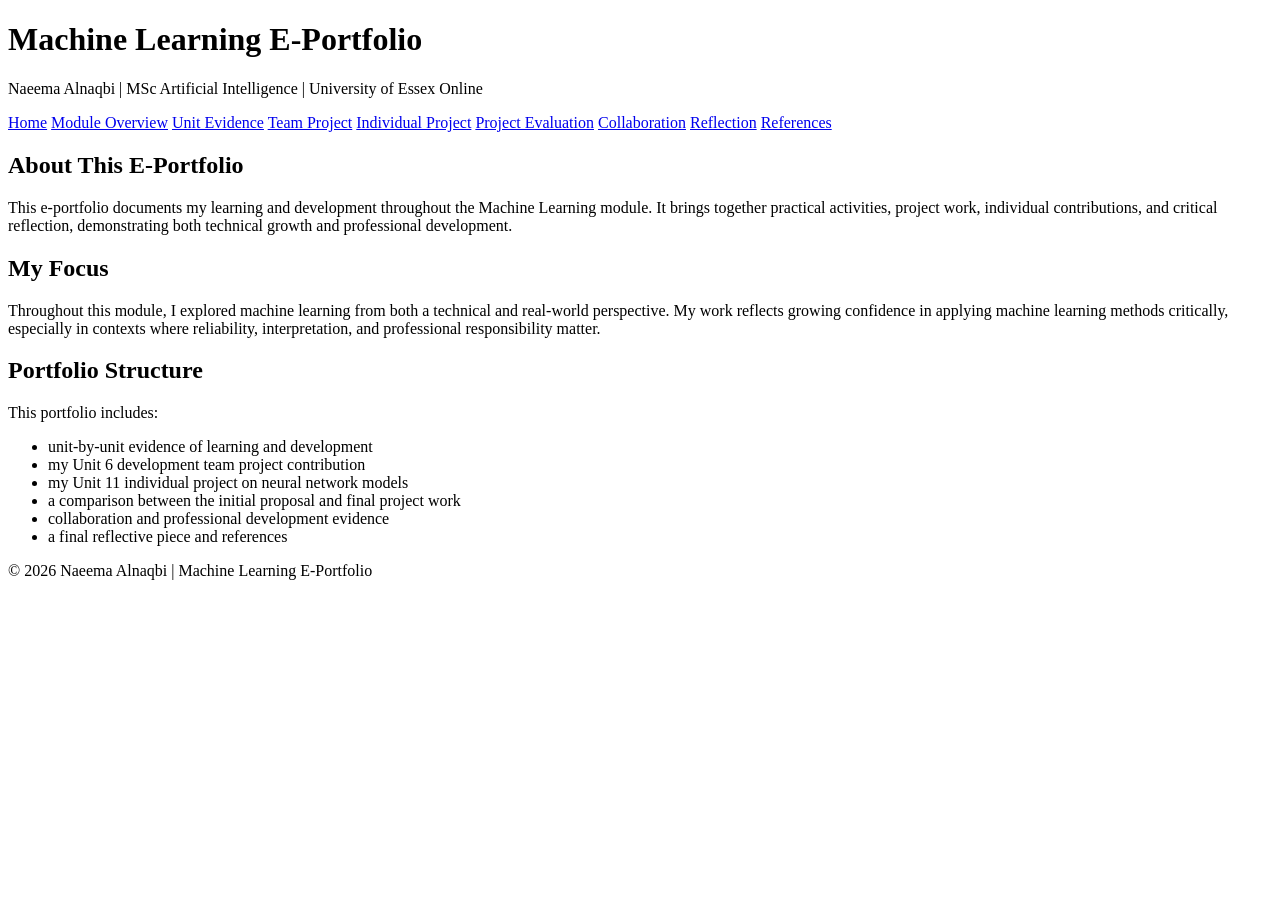
==== index.html @ 356e0054 "Create index.html" ====
<!DOCTYPE html>
<html lang="en">
<head>
    <meta charset="UTF-8">
    <meta name="viewport" content="width=device-width, initial-scale=1.0">
    <title>Machine Learning E-Portfolio | Naeema Alnaqbi</title>
    <link rel="stylesheet" href="style.css">
</head>
<body>

<header class="site-header">
    <div class="container">
        <h1>Machine Learning E-Portfolio</h1>
        <p>Naeema Alnaqbi | MSc Artificial Intelligence | University of Essex Online</p>
    </div>
</header>

<nav class="navbar">
    <div class="container nav-links">
        <a href="index.html">Home</a>
        <a href="overview.html">Module Overview</a>
        <a href="units.html">Unit Evidence</a>
        <a href="unit6.html">Team Project</a>
        <a href="unit11.html">Individual Project</a>
        <a href="evaluation.html">Project Evaluation</a>
        <a href="collaboration.html">Collaboration</a>
        <a href="reflection.html">Reflection</a>
        <a href="references.html">References</a>
    </div>
</nav>

<main class="container">
    <section class="card">
        <h2>About This E-Portfolio</h2>
        <p>
            This e-portfolio documents my learning and development throughout the Machine Learning module.
            It brings together practical activities, project work, individual contributions, and critical reflection,
            demonstrating both technical growth and professional development.
        </p>
    </section>

    <section class="card">
        <h2>My Focus</h2>
        <p>
            Throughout this module, I explored machine learning from both a technical and real-world perspective.
            My work reflects growing confidence in applying machine learning methods critically, especially in contexts
            where reliability, interpretation, and professional responsibility matter.
        </p>
    </section>

    <section class="card">
        <h2>Portfolio Structure</h2>
        <p>This portfolio includes:</p>
        <ul>
            <li>unit-by-unit evidence of learning and development</li>
            <li>my Unit 6 development team project contribution</li>
            <li>my Unit 11 individual project on neural network models</li>
            <li>a comparison between the initial proposal and final project work</li>
            <li>collaboration and professional development evidence</li>
            <li>a final reflective piece and references</li>
        </ul>
    </section>
</main>

<footer class="site-footer">
    <div class="container">
        <p>© 2026 Naeema Alnaqbi | Machine Learning E-Portfolio</p>
    </div>
</footer>

</body>
</html>
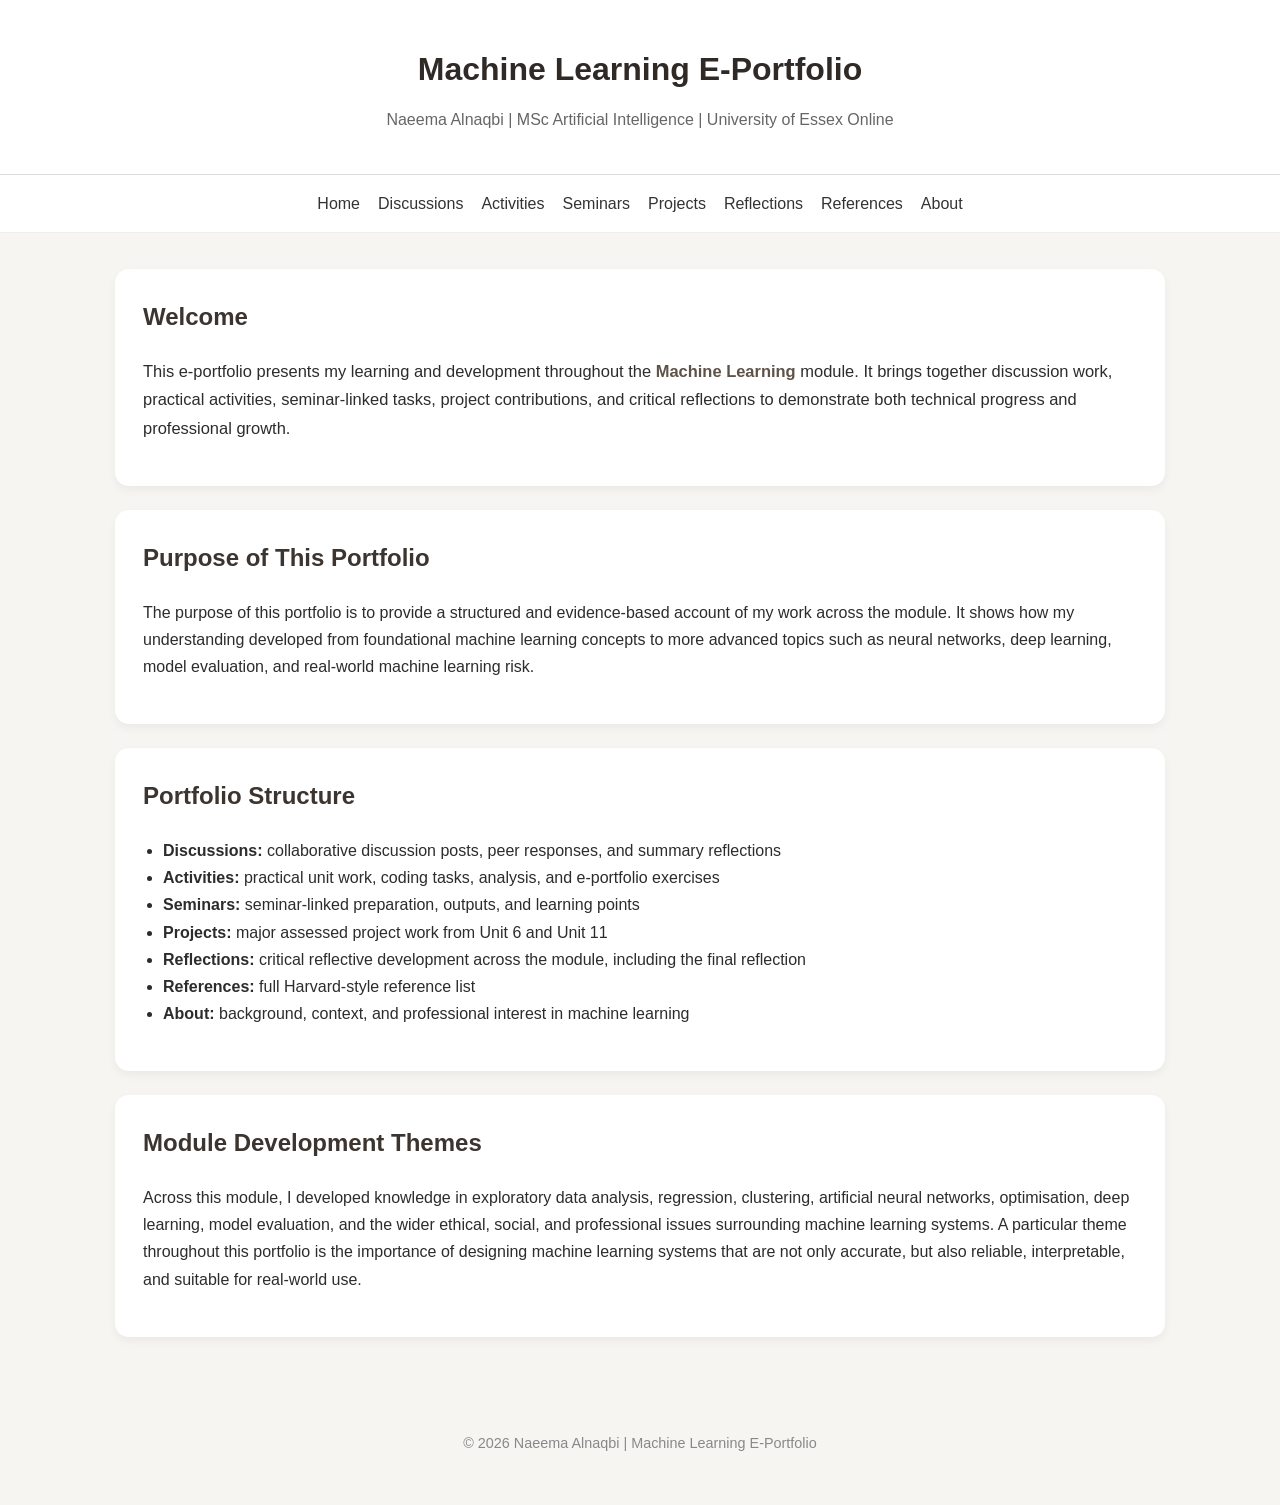
==== commit b1b8cf8d: "Create index.html" ====
--- a/index.html
+++ b/index.html
@@ -18,48 +18,62 @@
 <nav class="navbar">
     <div class="container nav-links">
         <a href="index.html">Home</a>
-        <a href="overview.html">Module Overview</a>
-        <a href="units.html">Unit Evidence</a>
-        <a href="unit6.html">Team Project</a>
-        <a href="unit11.html">Individual Project</a>
-        <a href="evaluation.html">Project Evaluation</a>
-        <a href="collaboration.html">Collaboration</a>
-        <a href="reflection.html">Reflection</a>
+        <a href="discussions.html">Discussions</a>
+        <a href="activities.html">Activities</a>
+        <a href="seminars.html">Seminars</a>
+        <a href="projects.html">Projects</a>
+        <a href="reflections.html">Reflections</a>
         <a href="references.html">References</a>
+        <a href="about.html">About</a>
     </div>
 </nav>
 
 <main class="container">
+
     <section class="card">
-        <h2>About This E-Portfolio</h2>
-        <p>
-            This e-portfolio documents my learning and development throughout the Machine Learning module.
-            It brings together practical activities, project work, individual contributions, and critical reflection,
-            demonstrating both technical growth and professional development.
+        <h2>Welcome</h2>
+        <p class="page-intro">
+            This e-portfolio presents my learning and development throughout the
+            <span class="highlight">Machine Learning</span> module. It brings together
+            discussion work, practical activities, seminar-linked tasks, project contributions,
+            and critical reflections to demonstrate both technical progress and professional growth.
         </p>
     </section>
 
     <section class="card">
-        <h2>My Focus</h2>
+        <h2>Purpose of This Portfolio</h2>
         <p>
-            Throughout this module, I explored machine learning from both a technical and real-world perspective.
-            My work reflects growing confidence in applying machine learning methods critically, especially in contexts
-            where reliability, interpretation, and professional responsibility matter.
+            The purpose of this portfolio is to provide a structured and evidence-based account of my work
+            across the module. It shows how my understanding developed from foundational machine learning
+            concepts to more advanced topics such as neural networks, deep learning, model evaluation,
+            and real-world machine learning risk.
         </p>
     </section>
 
     <section class="card">
         <h2>Portfolio Structure</h2>
-        <p>This portfolio includes:</p>
         <ul>
-            <li>unit-by-unit evidence of learning and development</li>
-            <li>my Unit 6 development team project contribution</li>
-            <li>my Unit 11 individual project on neural network models</li>
-            <li>a comparison between the initial proposal and final project work</li>
-            <li>collaboration and professional development evidence</li>
-            <li>a final reflective piece and references</li>
+            <li><strong>Discussions:</strong> collaborative discussion posts, peer responses, and summary reflections</li>
+            <li><strong>Activities:</strong> practical unit work, coding tasks, analysis, and e-portfolio exercises</li>
+            <li><strong>Seminars:</strong> seminar-linked preparation, outputs, and learning points</li>
+            <li><strong>Projects:</strong> major assessed project work from Unit 6 and Unit 11</li>
+            <li><strong>Reflections:</strong> critical reflective development across the module, including the final reflection</li>
+            <li><strong>References:</strong> full Harvard-style reference list</li>
+            <li><strong>About:</strong> background, context, and professional interest in machine learning</li>
         </ul>
     </section>
+
+    <section class="card">
+        <h2>Module Development Themes</h2>
+        <p>
+            Across this module, I developed knowledge in exploratory data analysis, regression, clustering,
+            artificial neural networks, optimisation, deep learning, model evaluation, and the wider ethical,
+            social, and professional issues surrounding machine learning systems. A particular theme throughout
+            this portfolio is the importance of designing machine learning systems that are not only accurate,
+            but also reliable, interpretable, and suitable for real-world use.
+        </p>
+    </section>
+
 </main>
 
 <footer class="site-footer">
--- a/style.css
+++ b/style.css
@@ -0,0 +1,105 @@
+body {
+    margin: 0;
+    font-family: "Segoe UI", Tahoma, sans-serif;
+    background-color: #f7f5f2;
+    color: #2c2c2c;
+    line-height: 1.7;
+}
+
+.container {
+    width: 90%;
+    max-width: 1050px;
+    margin: auto;
+}
+
+.site-header {
+    background: #ffffff;
+    padding: 42px 0 24px;
+    text-align: center;
+    border-bottom: 1px solid #ddd;
+}
+
+.site-header h1 {
+    margin: 0;
+    font-size: 2rem;
+    color: #2f2a26;
+}
+
+.site-header p {
+    margin-top: 10px;
+    color: #666;
+    font-size: 1rem;
+}
+
+.navbar {
+    background-color: #ffffff;
+    border-bottom: 1px solid #eee;
+    padding: 15px 0;
+}
+
+.nav-links {
+    display: flex;
+    flex-wrap: wrap;
+    justify-content: center;
+    gap: 18px;
+}
+
+.nav-links a {
+    text-decoration: none;
+    color: #333;
+    font-weight: 500;
+}
+
+.nav-links a:hover {
+    color: #8c7b6d;
+}
+
+main {
+    padding: 36px 0;
+}
+
+.card {
+    background-color: #ffffff;
+    padding: 28px;
+    margin-bottom: 24px;
+    border-radius: 14px;
+    box-shadow: 0 4px 10px rgba(0, 0, 0, 0.05);
+}
+
+.card h2, .card h3 {
+    margin-top: 0;
+    color: #3b342f;
+}
+
+.card ul {
+    padding-left: 20px;
+}
+
+.evidence-box {
+    background: #f9f7f4;
+    border-left: 4px solid #b7a99a;
+    padding: 14px 16px;
+    margin-top: 16px;
+    border-radius: 8px;
+}
+
+.note {
+    color: #666;
+    font-size: 0.96rem;
+}
+
+.site-footer {
+    text-align: center;
+    padding: 20px 0 35px;
+    color: #888;
+    font-size: 0.9rem;
+}
+
+.page-intro {
+    font-size: 1.03rem;
+}
+
+.highlight {
+    color: #5f5348;
+    font-weight: 600;
+}
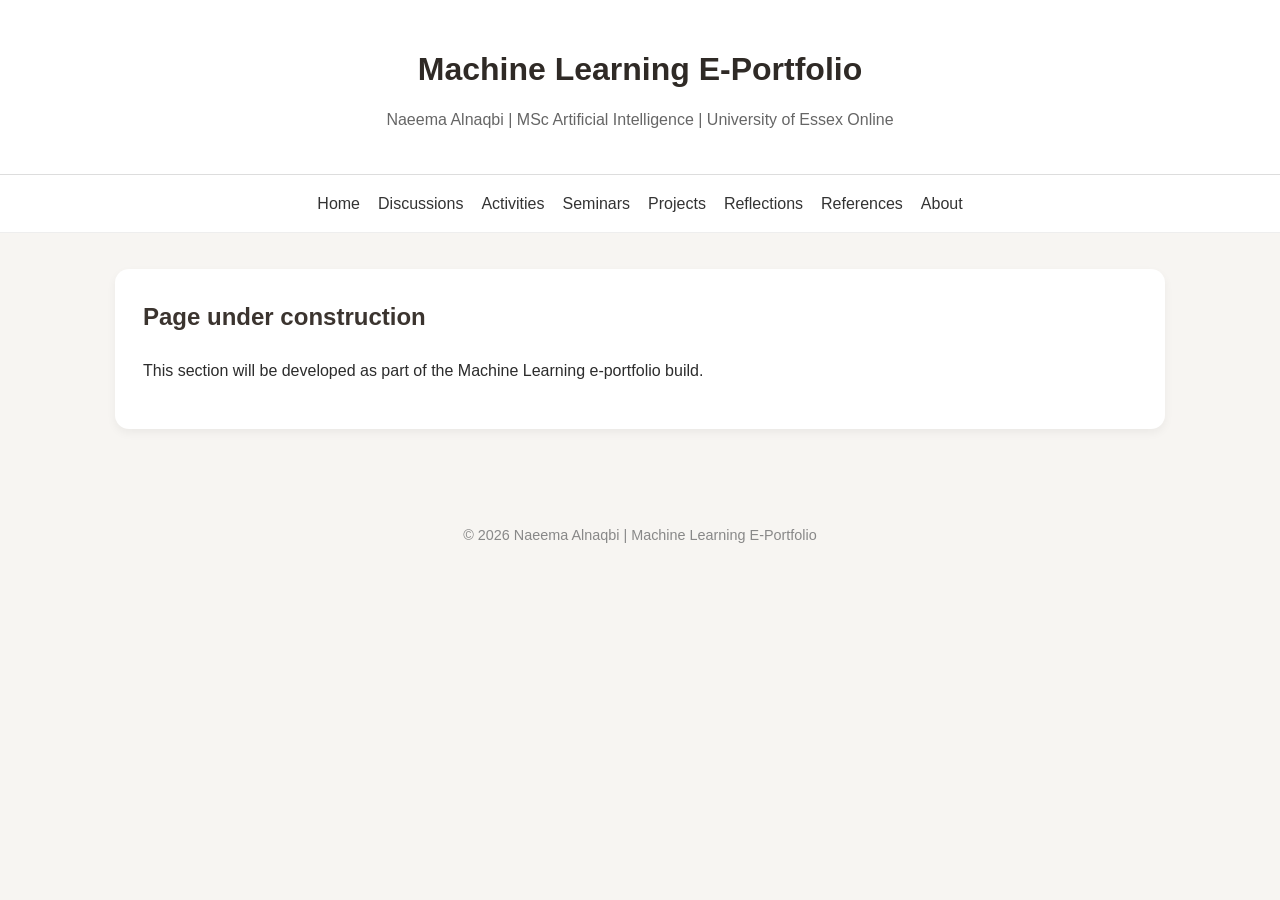
==== commit d00de1a9: "Update index.html" ====
--- a/index.html
+++ b/index.html
@@ -3,7 +3,7 @@
 <head>
     <meta charset="UTF-8">
     <meta name="viewport" content="width=device-width, initial-scale=1.0">
-    <title>Machine Learning E-Portfolio | Naeema Alnaqbi</title>
+    <title>Page Title | Machine Learning E-Portfolio</title>
     <link rel="stylesheet" href="style.css">
 </head>
 <body>
@@ -29,51 +29,10 @@
 </nav>
 
 <main class="container">
-
     <section class="card">
-        <h2>Welcome</h2>
-        <p class="page-intro">
-            This e-portfolio presents my learning and development throughout the
-            <span class="highlight">Machine Learning</span> module. It brings together
-            discussion work, practical activities, seminar-linked tasks, project contributions,
-            and critical reflections to demonstrate both technical progress and professional growth.
-        </p>
+        <h2>Page under construction</h2>
+        <p>This section will be developed as part of the Machine Learning e-portfolio build.</p>
     </section>
-
-    <section class="card">
-        <h2>Purpose of This Portfolio</h2>
-        <p>
-            The purpose of this portfolio is to provide a structured and evidence-based account of my work
-            across the module. It shows how my understanding developed from foundational machine learning
-            concepts to more advanced topics such as neural networks, deep learning, model evaluation,
-            and real-world machine learning risk.
-        </p>
-    </section>
-
-    <section class="card">
-        <h2>Portfolio Structure</h2>
-        <ul>
-            <li><strong>Discussions:</strong> collaborative discussion posts, peer responses, and summary reflections</li>
-            <li><strong>Activities:</strong> practical unit work, coding tasks, analysis, and e-portfolio exercises</li>
-            <li><strong>Seminars:</strong> seminar-linked preparation, outputs, and learning points</li>
-            <li><strong>Projects:</strong> major assessed project work from Unit 6 and Unit 11</li>
-            <li><strong>Reflections:</strong> critical reflective development across the module, including the final reflection</li>
-            <li><strong>References:</strong> full Harvard-style reference list</li>
-            <li><strong>About:</strong> background, context, and professional interest in machine learning</li>
-        </ul>
-    </section>
-
-    <section class="card">
-        <h2>Module Development Themes</h2>
-        <p>
-            Across this module, I developed knowledge in exploratory data analysis, regression, clustering,
-            artificial neural networks, optimisation, deep learning, model evaluation, and the wider ethical,
-            social, and professional issues surrounding machine learning systems. A particular theme throughout
-            this portfolio is the importance of designing machine learning systems that are not only accurate,
-            but also reliable, interpretable, and suitable for real-world use.
-        </p>
-    </section>
-
 </main>
 
 <footer class="site-footer">
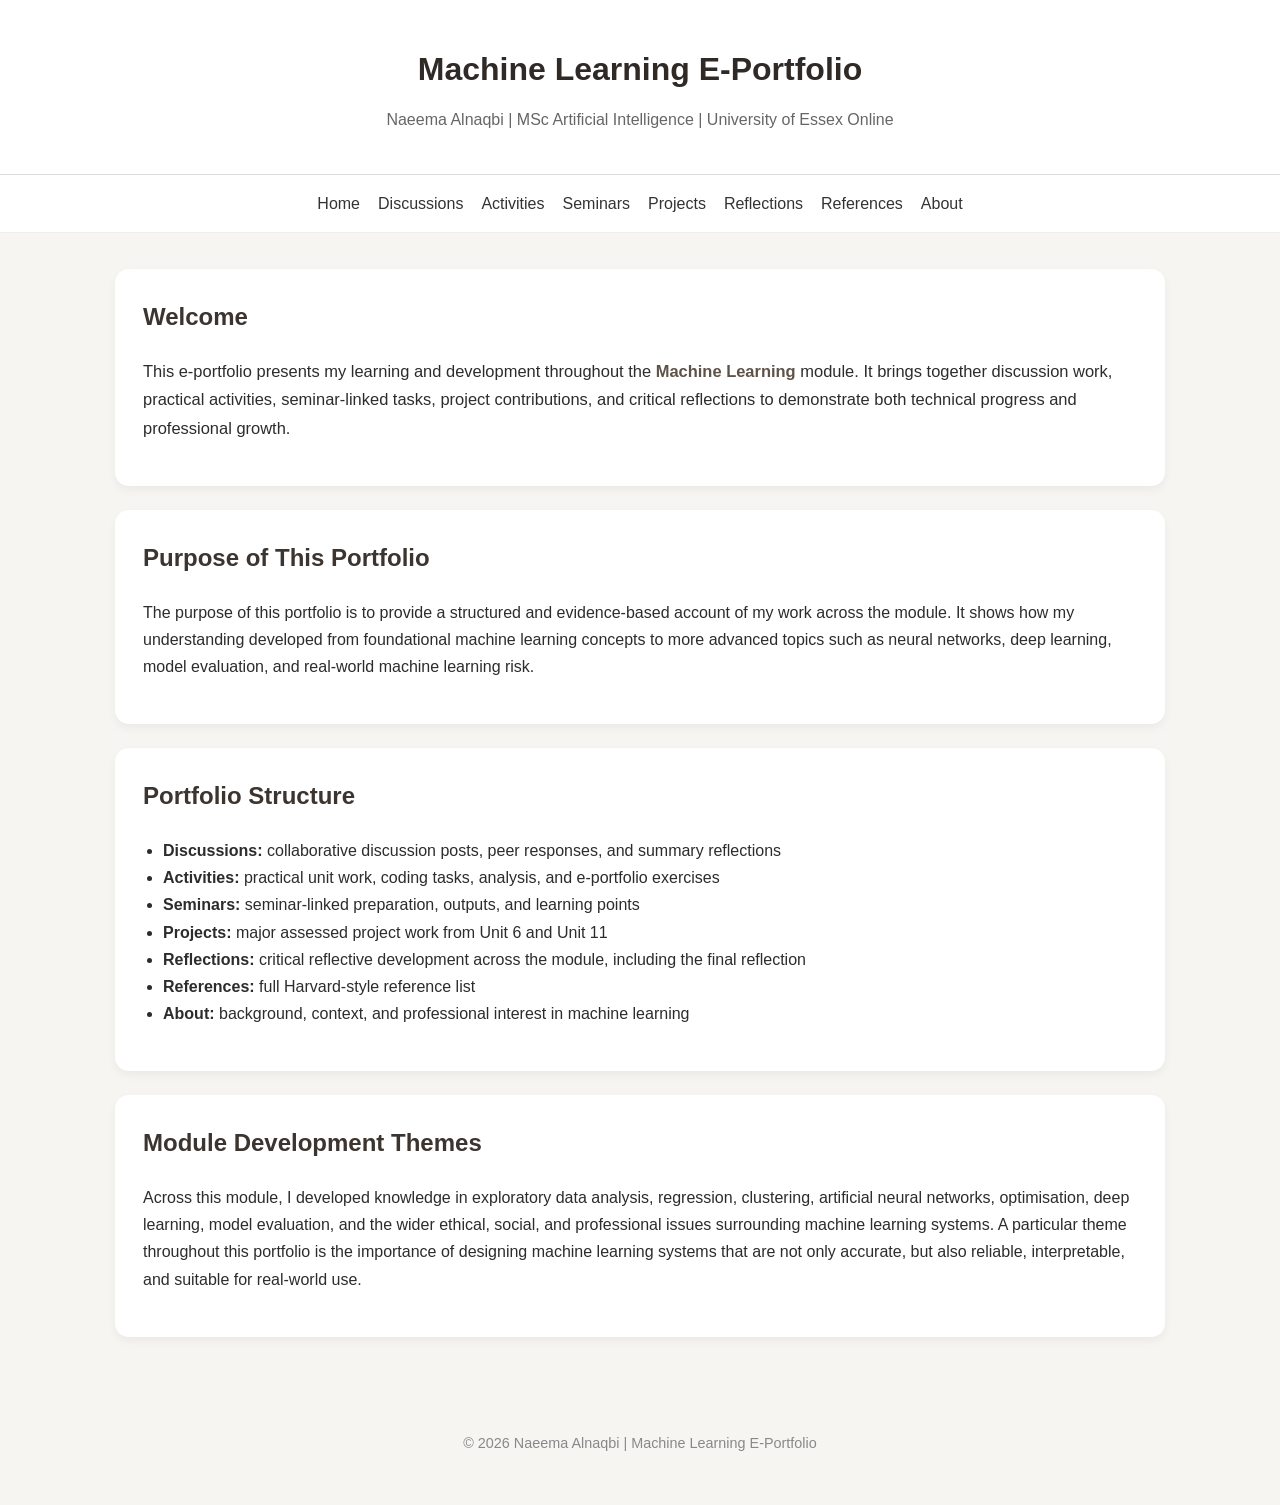
==== commit b50026a1: "Update index.html" ====
--- a/index.html
+++ b/index.html
@@ -3,7 +3,7 @@
 <head>
     <meta charset="UTF-8">
     <meta name="viewport" content="width=device-width, initial-scale=1.0">
-    <title>Page Title | Machine Learning E-Portfolio</title>
+    <title>Machine Learning E-Portfolio | Naeema Alnaqbi</title>
     <link rel="stylesheet" href="style.css">
 </head>
 <body>
@@ -29,10 +29,51 @@
 </nav>
 
 <main class="container">
+
     <section class="card">
-        <h2>Page under construction</h2>
-        <p>This section will be developed as part of the Machine Learning e-portfolio build.</p>
+        <h2>Welcome</h2>
+        <p class="page-intro">
+            This e-portfolio presents my learning and development throughout the
+            <span class="highlight">Machine Learning</span> module. It brings together
+            discussion work, practical activities, seminar-linked tasks, project contributions,
+            and critical reflections to demonstrate both technical progress and professional growth.
+        </p>
     </section>
+
+    <section class="card">
+        <h2>Purpose of This Portfolio</h2>
+        <p>
+            The purpose of this portfolio is to provide a structured and evidence-based account of my work
+            across the module. It shows how my understanding developed from foundational machine learning
+            concepts to more advanced topics such as neural networks, deep learning, model evaluation,
+            and real-world machine learning risk.
+        </p>
+    </section>
+
+    <section class="card">
+        <h2>Portfolio Structure</h2>
+        <ul>
+            <li><strong>Discussions:</strong> collaborative discussion posts, peer responses, and summary reflections</li>
+            <li><strong>Activities:</strong> practical unit work, coding tasks, analysis, and e-portfolio exercises</li>
+            <li><strong>Seminars:</strong> seminar-linked preparation, outputs, and learning points</li>
+            <li><strong>Projects:</strong> major assessed project work from Unit 6 and Unit 11</li>
+            <li><strong>Reflections:</strong> critical reflective development across the module, including the final reflection</li>
+            <li><strong>References:</strong> full Harvard-style reference list</li>
+            <li><strong>About:</strong> background, context, and professional interest in machine learning</li>
+        </ul>
+    </section>
+
+    <section class="card">
+        <h2>Module Development Themes</h2>
+        <p>
+            Across this module, I developed knowledge in exploratory data analysis, regression, clustering,
+            artificial neural networks, optimisation, deep learning, model evaluation, and the wider ethical,
+            social, and professional issues surrounding machine learning systems. A particular theme throughout
+            this portfolio is the importance of designing machine learning systems that are not only accurate,
+            but also reliable, interpretable, and suitable for real-world use.
+        </p>
+    </section>
+
 </main>
 
 <footer class="site-footer">
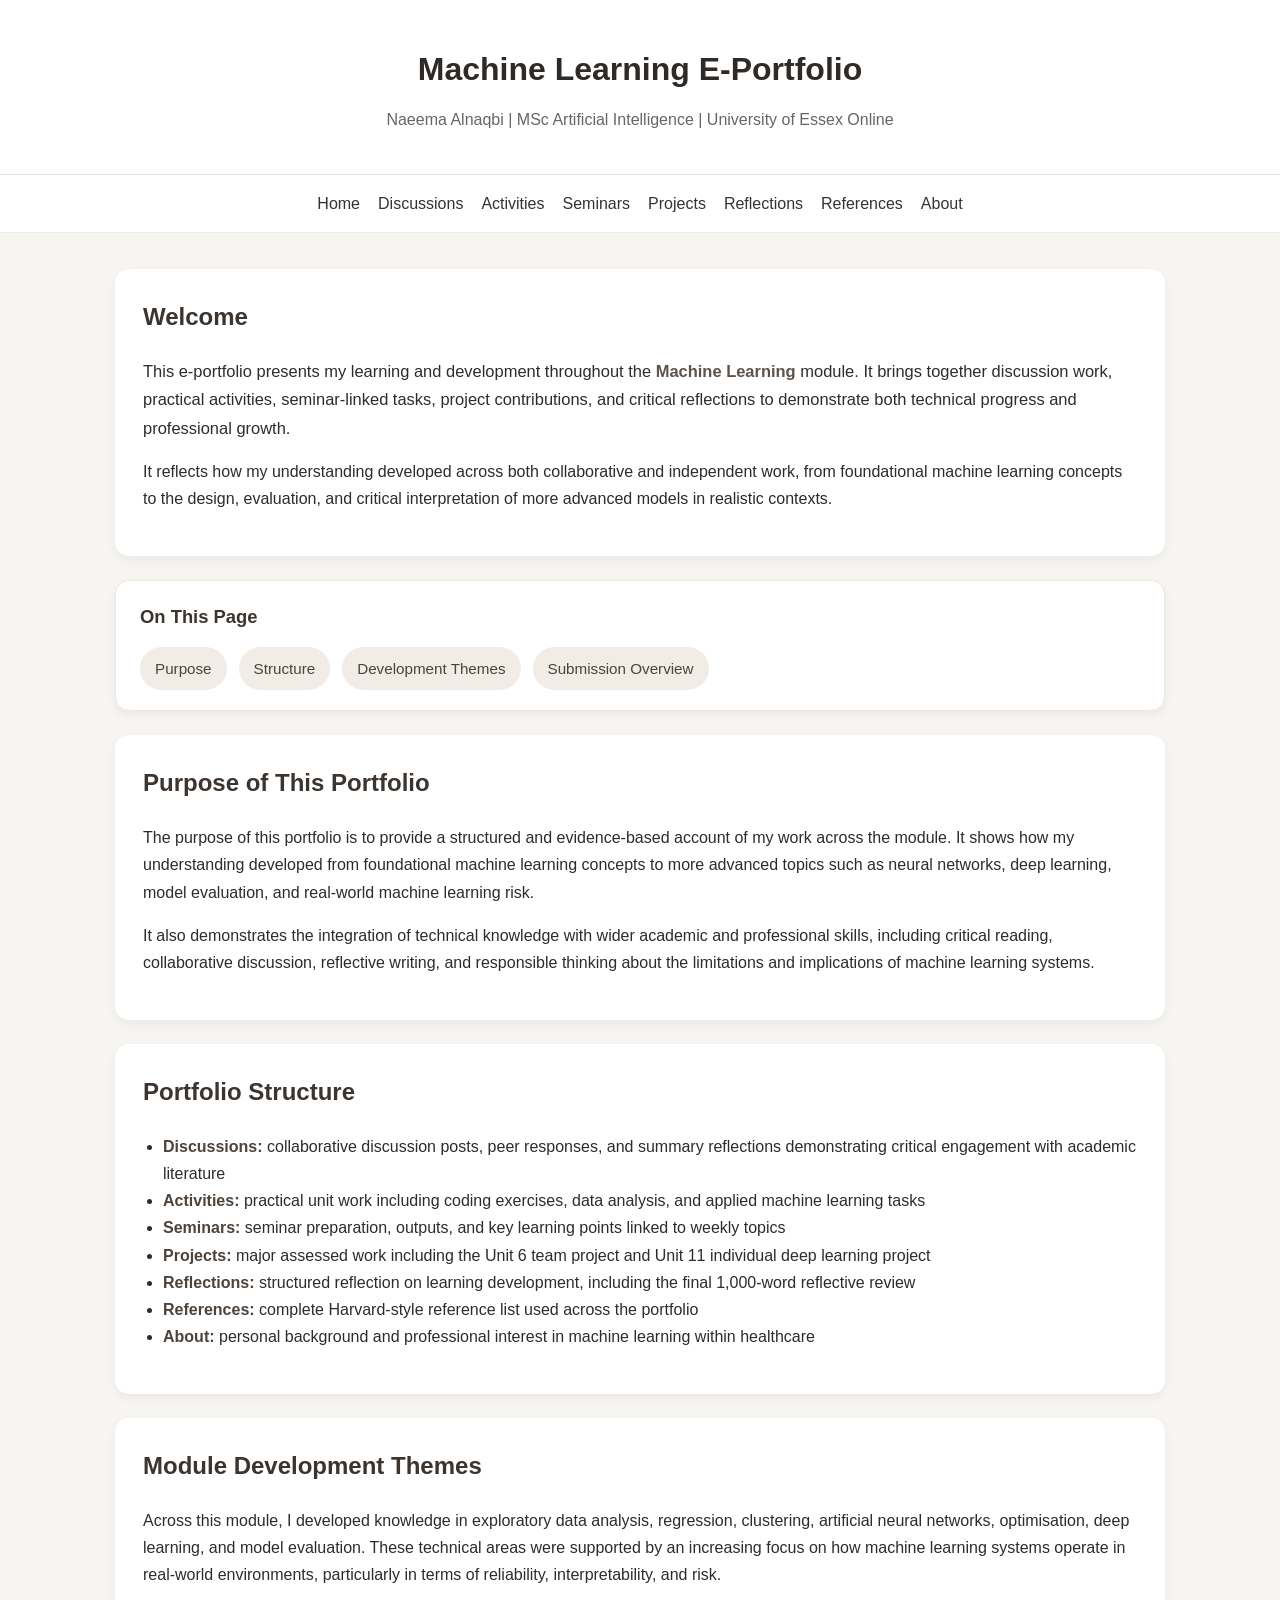
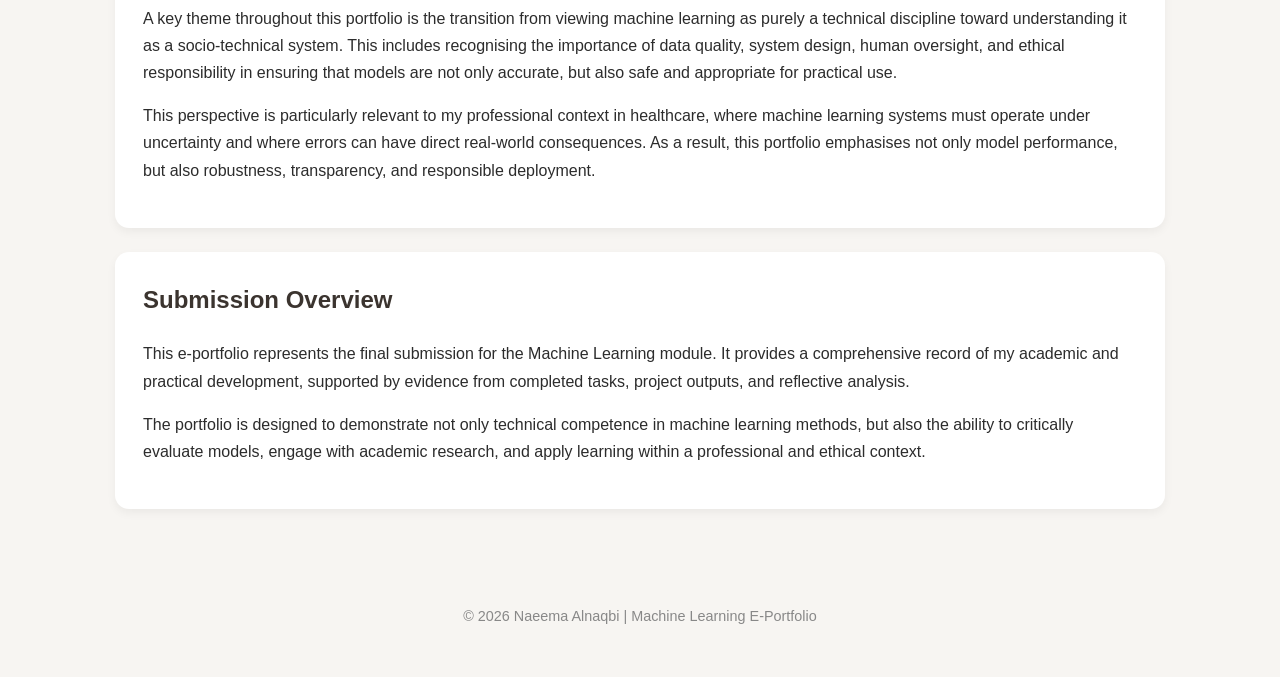
==== commit 46f16c97: "Update index.html" ====
--- a/index.html
+++ b/index.html
@@ -38,9 +38,24 @@
             discussion work, practical activities, seminar-linked tasks, project contributions,
             and critical reflections to demonstrate both technical progress and professional growth.
         </p>
+        <p>
+            It reflects how my understanding developed across both collaborative and independent work, from
+            foundational machine learning concepts to the design, evaluation, and critical interpretation of
+            more advanced models in realistic contexts.
+        </p>
     </section>
 
-    <section class="card">
+    <section class="toc">
+        <h3>On This Page</h3>
+        <div class="toc-links">
+            <a href="#purpose">Purpose</a>
+            <a href="#structure">Structure</a>
+            <a href="#themes">Development Themes</a>
+            <a href="#submission">Submission Overview</a>
+        </div>
+    </section>
+
+    <section class="card section-anchor" id="purpose">
         <h2>Purpose of This Portfolio</h2>
         <p>
             The purpose of this portfolio is to provide a structured and evidence-based account of my work
@@ -48,29 +63,59 @@
             concepts to more advanced topics such as neural networks, deep learning, model evaluation,
             and real-world machine learning risk.
         </p>
+        <p>
+            It also demonstrates the integration of technical knowledge with wider academic and professional
+            skills, including critical reading, collaborative discussion, reflective writing, and responsible
+            thinking about the limitations and implications of machine learning systems.
+        </p>
     </section>
 
-    <section class="card">
+    <section class="card section-anchor" id="structure">
         <h2>Portfolio Structure</h2>
         <ul>
-            <li><strong>Discussions:</strong> collaborative discussion posts, peer responses, and summary reflections</li>
-            <li><strong>Activities:</strong> practical unit work, coding tasks, analysis, and e-portfolio exercises</li>
-            <li><strong>Seminars:</strong> seminar-linked preparation, outputs, and learning points</li>
-            <li><strong>Projects:</strong> major assessed project work from Unit 6 and Unit 11</li>
-            <li><strong>Reflections:</strong> critical reflective development across the module, including the final reflection</li>
-            <li><strong>References:</strong> full Harvard-style reference list</li>
-            <li><strong>About:</strong> background, context, and professional interest in machine learning</li>
+            <li><strong>Discussions:</strong> collaborative discussion posts, peer responses, and summary reflections demonstrating critical engagement with academic literature</li>
+            <li><strong>Activities:</strong> practical unit work including coding exercises, data analysis, and applied machine learning tasks</li>
+            <li><strong>Seminars:</strong> seminar preparation, outputs, and key learning points linked to weekly topics</li>
+            <li><strong>Projects:</strong> major assessed work including the Unit 6 team project and Unit 11 individual deep learning project</li>
+            <li><strong>Reflections:</strong> structured reflection on learning development, including the final 1,000-word reflective review</li>
+            <li><strong>References:</strong> complete Harvard-style reference list used across the portfolio</li>
+            <li><strong>About:</strong> personal background and professional interest in machine learning within healthcare</li>
         </ul>
     </section>
 
-    <section class="card">
+    <section class="card section-anchor" id="themes">
         <h2>Module Development Themes</h2>
         <p>
             Across this module, I developed knowledge in exploratory data analysis, regression, clustering,
-            artificial neural networks, optimisation, deep learning, model evaluation, and the wider ethical,
-            social, and professional issues surrounding machine learning systems. A particular theme throughout
-            this portfolio is the importance of designing machine learning systems that are not only accurate,
-            but also reliable, interpretable, and suitable for real-world use.
+            artificial neural networks, optimisation, deep learning, and model evaluation. These technical
+            areas were supported by an increasing focus on how machine learning systems operate in real-world
+            environments, particularly in terms of reliability, interpretability, and risk.
+        </p>
+        <p>
+            A key theme throughout this portfolio is the transition from viewing machine learning as purely
+            a technical discipline toward understanding it as a socio-technical system. This includes recognising
+            the importance of data quality, system design, human oversight, and ethical responsibility in ensuring
+            that models are not only accurate, but also safe and appropriate for practical use.
+        </p>
+        <p>
+            This perspective is particularly relevant to my professional context in healthcare, where machine
+            learning systems must operate under uncertainty and where errors can have direct real-world
+            consequences. As a result, this portfolio emphasises not only model performance, but also robustness,
+            transparency, and responsible deployment.
+        </p>
+    </section>
+
+    <section class="card section-anchor" id="submission">
+        <h2>Submission Overview</h2>
+        <p>
+            This e-portfolio represents the final submission for the Machine Learning module. It provides a
+            comprehensive record of my academic and practical development, supported by evidence from completed
+            tasks, project outputs, and reflective analysis.
+        </p>
+        <p>
+            The portfolio is designed to demonstrate not only technical competence in machine learning methods,
+            but also the ability to critically evaluate models, engage with academic research, and apply learning
+            within a professional and ethical context.
         </p>
     </section>
 
--- a/style.css
+++ b/style.css
@@ -1,3 +1,7 @@
+html {
+    scroll-behavior: smooth;
+}
+
 body {
     margin: 0;
     font-family: "Segoe UI", Tahoma, sans-serif;
@@ -48,6 +52,7 @@
     text-decoration: none;
     color: #333;
     font-weight: 500;
+    transition: color 0.2s ease;
 }
 
 .nav-links a:hover {
@@ -59,20 +64,189 @@
 }
 
 .card {
-    background-color: #ffffff;
+    background: #ffffff;
     padding: 28px;
     margin-bottom: 24px;
     border-radius: 14px;
     box-shadow: 0 4px 10px rgba(0, 0, 0, 0.05);
 }
 
-.card h2, .card h3 {
+.card h2,
+.card h3,
+.card h4 {
     margin-top: 0;
     color: #3b342f;
 }
 
 .card ul {
     padding-left: 20px;
+}
+
+.card strong {
+    color: #4d433b;
+}
+
+.page-intro {
+    font-size: 1.03rem;
+}
+
+.highlight {
+    color: #5f5348;
+    font-weight: 600;
+}
+
+.note {
+    color: #666;
+    font-size: 0.96rem;
+}
+
+.toc {
+    background: #ffffff;
+    padding: 20px 24px;
+    border-radius: 14px;
+    box-shadow: 0 4px 10px rgba(0, 0, 0, 0.05);
+    margin-bottom: 24px;
+    border: 1px solid #eee7df;
+}
+
+.toc h3 {
+    margin-top: 0;
+    margin-bottom: 14px;
+    color: #3b342f;
+    font-size: 1.15rem;
+}
+
+.toc-links {
+    display: flex;
+    flex-wrap: wrap;
+    gap: 12px;
+}
+
+.toc-links a {
+    text-decoration: none;
+    background: #f1ece6;
+    color: #4d433b;
+    padding: 8px 14px;
+    border-radius: 999px;
+    font-size: 0.95rem;
+    font-weight: 500;
+    transition: background 0.2s ease, color 0.2s ease, transform 0.2s ease;
+    border: 1px solid transparent;
+}
+
+.toc-links a:hover {
+    background: #e7ddd2;
+    color: #3b342f;
+    transform: translateY(-1px);
+}
+
+.toc-links a:focus {
+    outline: none;
+    border: 1px solid #b7a99a;
+}
+
+.mini-toc {
+    background: #fcfaf7;
+    border: 1px solid #ece3d8;
+    padding: 16px 18px;
+    border-radius: 12px;
+    margin: 20px 0 24px;
+}
+
+.mini-toc-title {
+    margin: 0 0 10px;
+    font-size: 0.95rem;
+    font-weight: 600;
+    color: #5a5047;
+}
+
+.mini-toc-links {
+    display: flex;
+    flex-wrap: wrap;
+    gap: 10px;
+}
+
+.mini-toc-links a {
+    text-decoration: none;
+    color: #6b5e52;
+    background: #f3ede6;
+    padding: 7px 12px;
+    border-radius: 999px;
+    font-size: 0.9rem;
+    transition: background 0.2s ease, color 0.2s ease, transform 0.2s ease;
+    border: 1px solid transparent;
+}
+
+.mini-toc-links a:hover {
+    background: #e7ddd2;
+    color: #3b342f;
+    transform: translateY(-1px);
+}
+
+.mini-toc-links a:focus {
+    outline: none;
+    border: 1px solid #b7a99a;
+}
+
+.quote-box {
+    background: #fcfaf7;
+    border-left: 4px solid #c5b6a5;
+    padding: 14px 16px;
+    margin: 16px 0;
+    border-radius: 8px;
+    font-style: italic;
+    color: #4b433d;
+}
+
+.subtle-heading {
+    margin-bottom: 8px;
+    color: #5a5047;
+    font-size: 0.98rem;
+    font-weight: 600;
+}
+
+.section-anchor {
+    scroll-margin-top: 120px;
+}
+
+.post-preview {
+    margin-bottom: 12px;
+}
+
+.post-meta {
+    color: #6d665f;
+    font-size: 0.95rem;
+    margin-bottom: 10px;
+}
+
+.post-block {
+    margin-top: 18px;
+    scroll-margin-top: 120px;
+}
+
+.references-list {
+    padding-left: 20px;
+    margin-top: 12px;
+}
+
+.references-list li {
+    margin-bottom: 8px;
+}
+
+details {
+    margin-top: 12px;
+}
+
+summary {
+    cursor: pointer;
+    font-weight: 600;
+    color: #6b5e52;
+    margin-top: 10px;
+    transition: color 0.2s ease;
+}
+
+summary:hover {
+    color: #4d433b;
 }
 
 .evidence-box {
@@ -83,9 +257,16 @@
     border-radius: 8px;
 }
 
-.note {
-    color: #666;
-    font-size: 0.96rem;
+.evidence-box a {
+    display: inline-block;
+    margin-top: 6px;
+    color: #6b5e52;
+    font-weight: 500;
+    text-decoration: none;
+}
+
+.evidence-box a:hover {
+    text-decoration: underline;
 }
 
 .site-footer {
@@ -95,11 +276,36 @@
     font-size: 0.9rem;
 }
 
-.page-intro {
-    font-size: 1.03rem;
-}
-
-.highlight {
-    color: #5f5348;
-    font-weight: 600;
-}
+@media (max-width: 768px) {
+    .site-header {
+        padding: 34px 0 20px;
+    }
+
+    .site-header h1 {
+        font-size: 1.7rem;
+    }
+
+    .site-header p {
+        font-size: 0.95rem;
+    }
+
+    .card,
+    .toc {
+        padding: 22px 18px;
+    }
+
+    .nav-links {
+        gap: 12px;
+    }
+
+    .toc-links,
+    .mini-toc-links {
+        gap: 8px;
+    }
+
+    .toc-links a,
+    .mini-toc-links a {
+        font-size: 0.88rem;
+        padding: 7px 11px;
+    }
+}
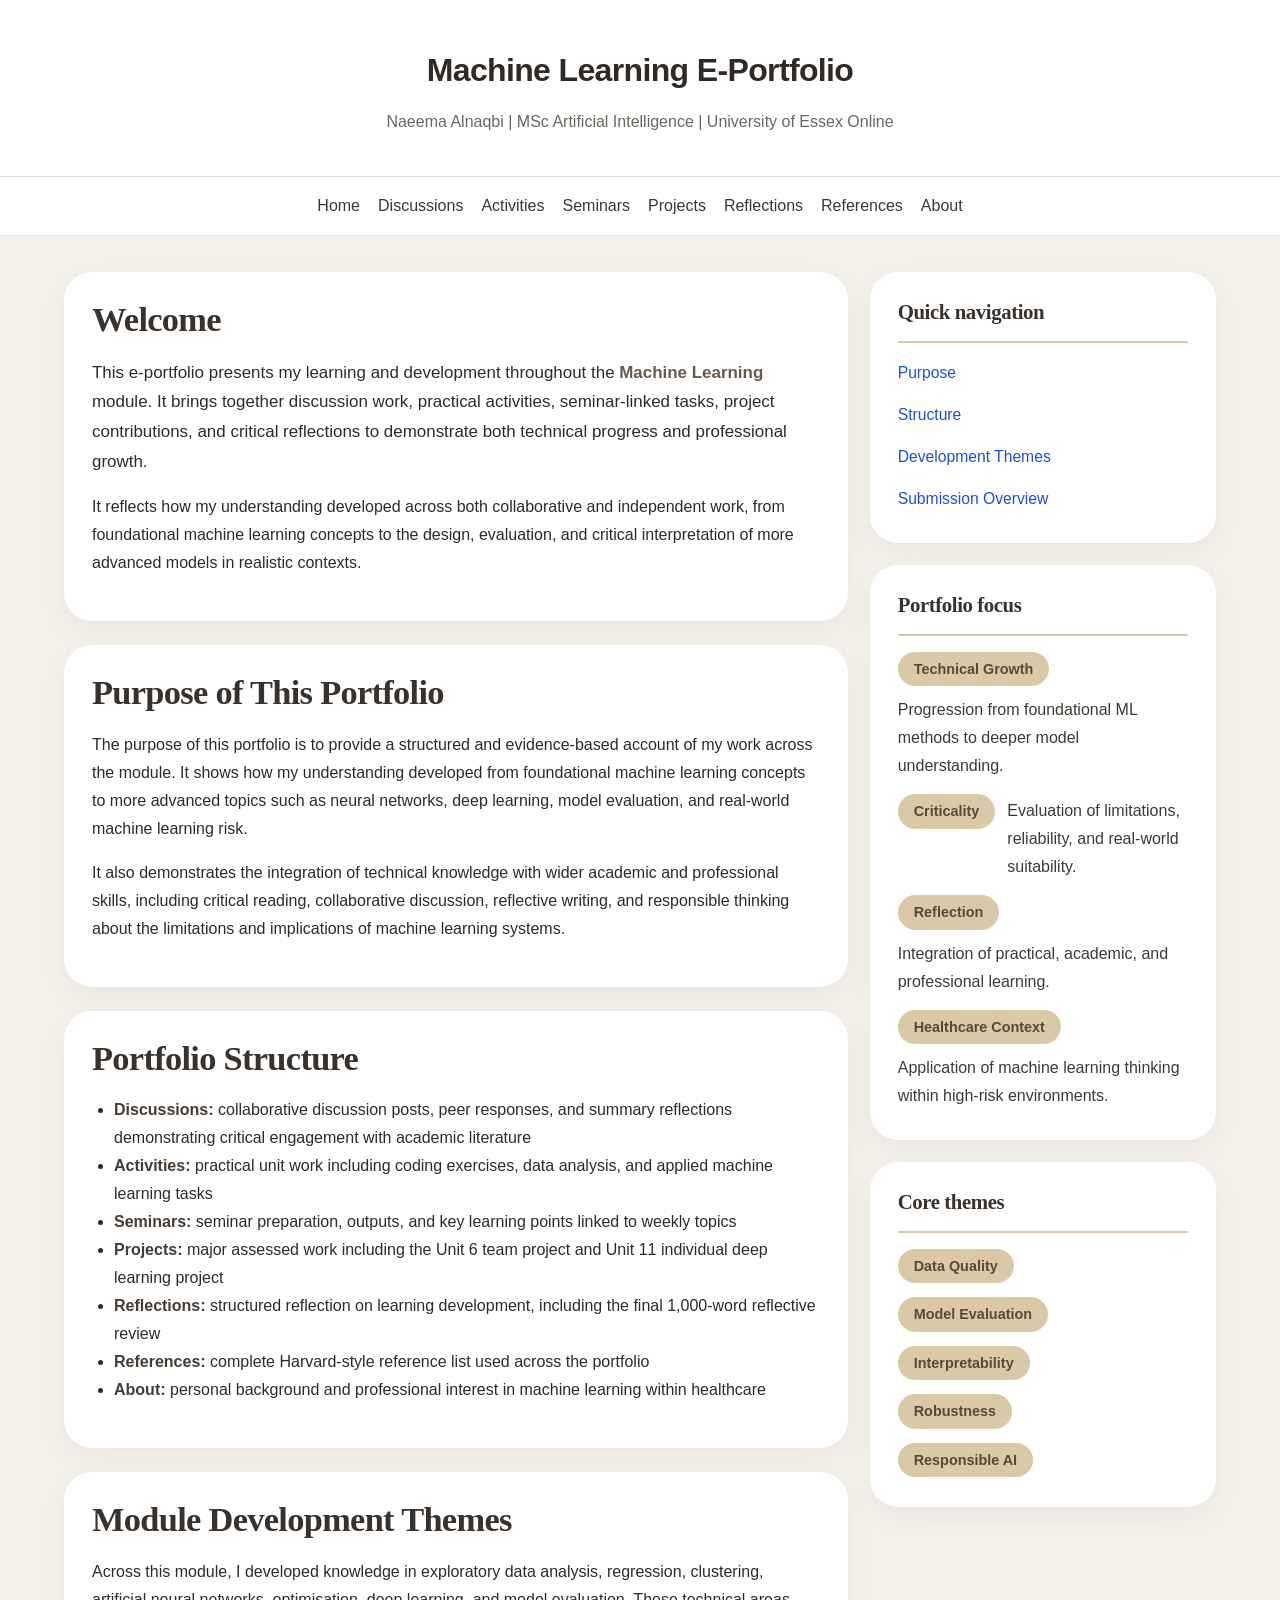
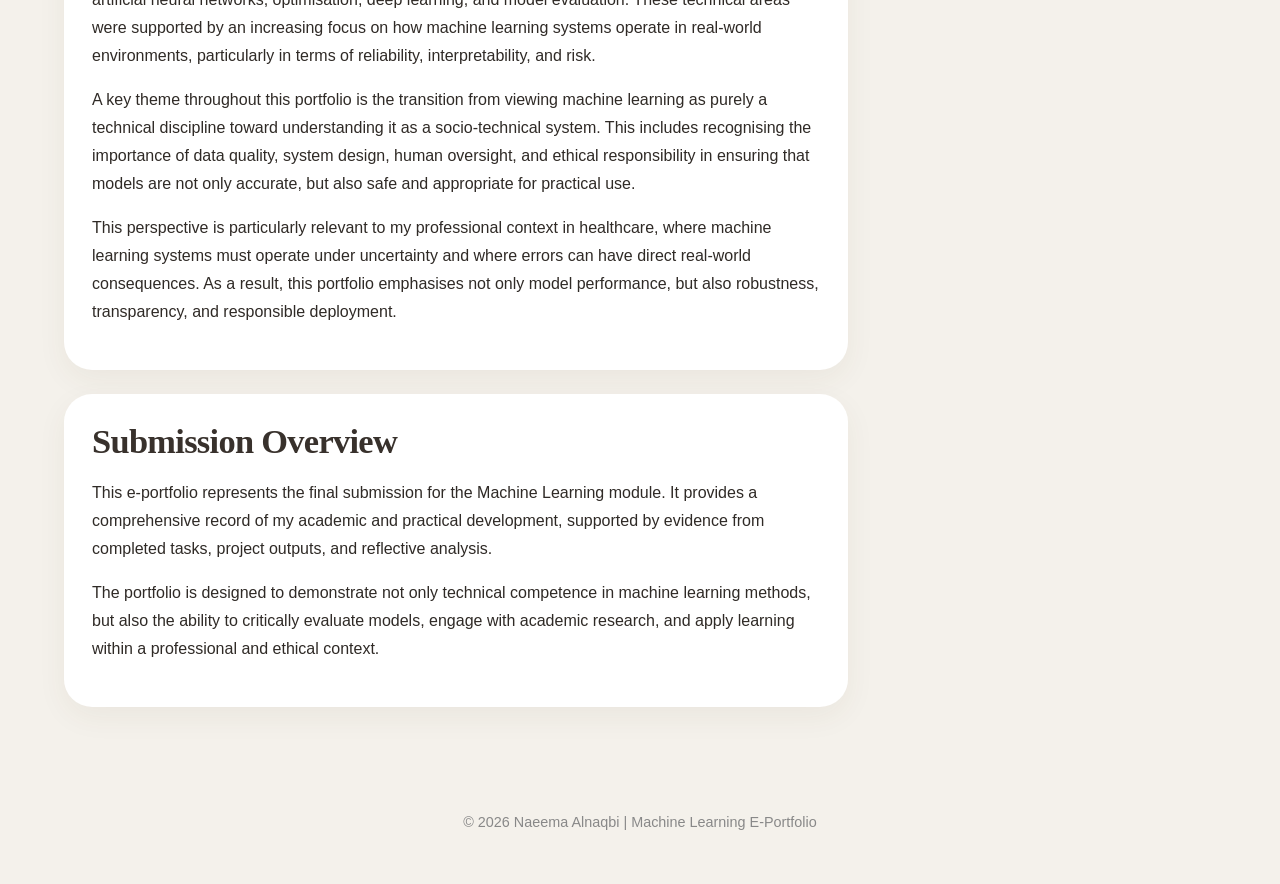
==== commit dccc93ec: "Update index.html" ====
--- a/index.html
+++ b/index.html
@@ -30,94 +30,149 @@
 
 <main class="container">
 
-    <section class="card">
-        <h2>Welcome</h2>
-        <p class="page-intro">
-            This e-portfolio presents my learning and development throughout the
-            <span class="highlight">Machine Learning</span> module. It brings together
-            discussion work, practical activities, seminar-linked tasks, project contributions,
-            and critical reflections to demonstrate both technical progress and professional growth.
-        </p>
-        <p>
-            It reflects how my understanding developed across both collaborative and independent work, from
-            foundational machine learning concepts to the design, evaluation, and critical interpretation of
-            more advanced models in realistic contexts.
-        </p>
-    </section>
+    <div class="page-layout">
 
-    <section class="toc">
-        <h3>On This Page</h3>
-        <div class="toc-links">
-            <a href="#purpose">Purpose</a>
-            <a href="#structure">Structure</a>
-            <a href="#themes">Development Themes</a>
-            <a href="#submission">Submission Overview</a>
+        <div class="main-column">
+
+            <section class="card">
+                <h2>Welcome</h2>
+                <p class="page-intro">
+                    This e-portfolio presents my learning and development throughout the
+                    <span class="highlight">Machine Learning</span> module. It brings together
+                    discussion work, practical activities, seminar-linked tasks, project contributions,
+                    and critical reflections to demonstrate both technical progress and professional growth.
+                </p>
+                <p>
+                    It reflects how my understanding developed across both collaborative and independent work, from
+                    foundational machine learning concepts to the design, evaluation, and critical interpretation of
+                    more advanced models in realistic contexts.
+                </p>
+            </section>
+
+            <section class="card section-anchor" id="purpose">
+                <h2>Purpose of This Portfolio</h2>
+                <p>
+                    The purpose of this portfolio is to provide a structured and evidence-based account of my work
+                    across the module. It shows how my understanding developed from foundational machine learning
+                    concepts to more advanced topics such as neural networks, deep learning, model evaluation,
+                    and real-world machine learning risk.
+                </p>
+                <p>
+                    It also demonstrates the integration of technical knowledge with wider academic and professional
+                    skills, including critical reading, collaborative discussion, reflective writing, and responsible
+                    thinking about the limitations and implications of machine learning systems.
+                </p>
+            </section>
+
+            <section class="card section-anchor" id="structure">
+                <h2>Portfolio Structure</h2>
+                <ul>
+                    <li><strong>Discussions:</strong> collaborative discussion posts, peer responses, and summary reflections demonstrating critical engagement with academic literature</li>
+                    <li><strong>Activities:</strong> practical unit work including coding exercises, data analysis, and applied machine learning tasks</li>
+                    <li><strong>Seminars:</strong> seminar preparation, outputs, and key learning points linked to weekly topics</li>
+                    <li><strong>Projects:</strong> major assessed work including the Unit 6 team project and Unit 11 individual deep learning project</li>
+                    <li><strong>Reflections:</strong> structured reflection on learning development, including the final 1,000-word reflective review</li>
+                    <li><strong>References:</strong> complete Harvard-style reference list used across the portfolio</li>
+                    <li><strong>About:</strong> personal background and professional interest in machine learning within healthcare</li>
+                </ul>
+            </section>
+
+            <section class="card section-anchor" id="themes">
+                <h2>Module Development Themes</h2>
+                <p>
+                    Across this module, I developed knowledge in exploratory data analysis, regression, clustering,
+                    artificial neural networks, optimisation, deep learning, and model evaluation. These technical
+                    areas were supported by an increasing focus on how machine learning systems operate in real-world
+                    environments, particularly in terms of reliability, interpretability, and risk.
+                </p>
+                <p>
+                    A key theme throughout this portfolio is the transition from viewing machine learning as purely
+                    a technical discipline toward understanding it as a socio-technical system. This includes recognising
+                    the importance of data quality, system design, human oversight, and ethical responsibility in ensuring
+                    that models are not only accurate, but also safe and appropriate for practical use.
+                </p>
+                <p>
+                    This perspective is particularly relevant to my professional context in healthcare, where machine
+                    learning systems must operate under uncertainty and where errors can have direct real-world
+                    consequences. As a result, this portfolio emphasises not only model performance, but also robustness,
+                    transparency, and responsible deployment.
+                </p>
+            </section>
+
+            <section class="card section-anchor" id="submission">
+                <h2>Submission Overview</h2>
+                <p>
+                    This e-portfolio represents the final submission for the Machine Learning module. It provides a
+                    comprehensive record of my academic and practical development, supported by evidence from completed
+                    tasks, project outputs, and reflective analysis.
+                </p>
+                <p>
+                    The portfolio is designed to demonstrate not only technical competence in machine learning methods,
+                    but also the ability to critically evaluate models, engage with academic research, and apply learning
+                    within a professional and ethical context.
+                </p>
+            </section>
+
         </div>
-    </section>
 
-    <section class="card section-anchor" id="purpose">
-        <h2>Purpose of This Portfolio</h2>
-        <p>
-            The purpose of this portfolio is to provide a structured and evidence-based account of my work
-            across the module. It shows how my understanding developed from foundational machine learning
-            concepts to more advanced topics such as neural networks, deep learning, model evaluation,
-            and real-world machine learning risk.
-        </p>
-        <p>
-            It also demonstrates the integration of technical knowledge with wider academic and professional
-            skills, including critical reading, collaborative discussion, reflective writing, and responsible
-            thinking about the limitations and implications of machine learning systems.
-        </p>
-    </section>
+        <aside class="sidebar-column">
 
-    <section class="card section-anchor" id="structure">
-        <h2>Portfolio Structure</h2>
-        <ul>
-            <li><strong>Discussions:</strong> collaborative discussion posts, peer responses, and summary reflections demonstrating critical engagement with academic literature</li>
-            <li><strong>Activities:</strong> practical unit work including coding exercises, data analysis, and applied machine learning tasks</li>
-            <li><strong>Seminars:</strong> seminar preparation, outputs, and key learning points linked to weekly topics</li>
-            <li><strong>Projects:</strong> major assessed work including the Unit 6 team project and Unit 11 individual deep learning project</li>
-            <li><strong>Reflections:</strong> structured reflection on learning development, including the final 1,000-word reflective review</li>
-            <li><strong>References:</strong> complete Harvard-style reference list used across the portfolio</li>
-            <li><strong>About:</strong> personal background and professional interest in machine learning within healthcare</li>
-        </ul>
-    </section>
+            <div class="sidebar-card">
+                <h3>Quick navigation</h3>
+                <ul class="sidebar-links">
+                    <li><a href="#purpose">Purpose</a></li>
+                    <li><a href="#structure">Structure</a></li>
+                    <li><a href="#themes">Development Themes</a></li>
+                    <li><a href="#submission">Submission Overview</a></li>
+                </ul>
+            </div>
 
-    <section class="card section-anchor" id="themes">
-        <h2>Module Development Themes</h2>
-        <p>
-            Across this module, I developed knowledge in exploratory data analysis, regression, clustering,
-            artificial neural networks, optimisation, deep learning, and model evaluation. These technical
-            areas were supported by an increasing focus on how machine learning systems operate in real-world
-            environments, particularly in terms of reliability, interpretability, and risk.
-        </p>
-        <p>
-            A key theme throughout this portfolio is the transition from viewing machine learning as purely
-            a technical discipline toward understanding it as a socio-technical system. This includes recognising
-            the importance of data quality, system design, human oversight, and ethical responsibility in ensuring
-            that models are not only accurate, but also safe and appropriate for practical use.
-        </p>
-        <p>
-            This perspective is particularly relevant to my professional context in healthcare, where machine
-            learning systems must operate under uncertainty and where errors can have direct real-world
-            consequences. As a result, this portfolio emphasises not only model performance, but also robustness,
-            transparency, and responsible deployment.
-        </p>
-    </section>
+            <div class="sidebar-card">
+                <h3>Portfolio focus</h3>
+                <div class="tag-list">
+                    <div class="tag-item">
+                        <span class="tag">Technical Growth</span>
+                        <span class="tag-text">Progression from foundational ML methods to deeper model understanding.</span>
+                    </div>
+                    <div class="tag-item">
+                        <span class="tag">Criticality</span>
+                        <span class="tag-text">Evaluation of limitations, reliability, and real-world suitability.</span>
+                    </div>
+                    <div class="tag-item">
+                        <span class="tag">Reflection</span>
+                        <span class="tag-text">Integration of practical, academic, and professional learning.</span>
+                    </div>
+                    <div class="tag-item">
+                        <span class="tag">Healthcare Context</span>
+                        <span class="tag-text">Application of machine learning thinking within high-risk environments.</span>
+                    </div>
+                </div>
+            </div>
 
-    <section class="card section-anchor" id="submission">
-        <h2>Submission Overview</h2>
-        <p>
-            This e-portfolio represents the final submission for the Machine Learning module. It provides a
-            comprehensive record of my academic and practical development, supported by evidence from completed
-            tasks, project outputs, and reflective analysis.
-        </p>
-        <p>
-            The portfolio is designed to demonstrate not only technical competence in machine learning methods,
-            but also the ability to critically evaluate models, engage with academic research, and apply learning
-            within a professional and ethical context.
-        </p>
-    </section>
+            <div class="sidebar-card">
+                <h3>Core themes</h3>
+                <div class="tag-list">
+                    <div class="tag-item">
+                        <span class="tag">Data Quality</span>
+                    </div>
+                    <div class="tag-item">
+                        <span class="tag">Model Evaluation</span>
+                    </div>
+                    <div class="tag-item">
+                        <span class="tag">Interpretability</span>
+                    </div>
+                    <div class="tag-item">
+                        <span class="tag">Robustness</span>
+                    </div>
+                    <div class="tag-item">
+                        <span class="tag">Responsible AI</span>
+                    </div>
+                </div>
+            </div>
+
+        </aside>
+
+    </div>
 
 </main>
 
--- a/style.css
+++ b/style.css
@@ -5,14 +5,14 @@
 body {
     margin: 0;
     font-family: "Segoe UI", Tahoma, sans-serif;
-    background-color: #f7f5f2;
-    color: #2c2c2c;
-    line-height: 1.7;
+    background-color: #f4f1eb;
+    color: #2f2a26;
+    line-height: 1.75;
 }
 
 .container {
     width: 90%;
-    max-width: 1050px;
+    max-width: 1200px;
     margin: auto;
 }
 
@@ -20,24 +20,25 @@
     background: #ffffff;
     padding: 42px 0 24px;
     text-align: center;
-    border-bottom: 1px solid #ddd;
+    border-bottom: 1px solid #ddd8d0;
 }
 
 .site-header h1 {
     margin: 0;
     font-size: 2rem;
     color: #2f2a26;
+    letter-spacing: -0.02em;
 }
 
 .site-header p {
     margin-top: 10px;
-    color: #666;
+    color: #6c655f;
     font-size: 1rem;
 }
 
 .navbar {
     background-color: #ffffff;
-    border-bottom: 1px solid #eee;
+    border-bottom: 1px solid #ece6dd;
     padding: 15px 0;
 }
 
@@ -50,114 +51,289 @@
 
 .nav-links a {
     text-decoration: none;
-    color: #333;
+    color: #3d3732;
     font-weight: 500;
     transition: color 0.2s ease;
 }
 
 .nav-links a:hover {
-    color: #8c7b6d;
+    color: #8d775f;
 }
 
 main {
-    padding: 36px 0;
-}
+    padding: 36px 0 44px;
+}
+
+/* ===== Generic cards ===== */
 
 .card {
     background: #ffffff;
     padding: 28px;
     margin-bottom: 24px;
-    border-radius: 14px;
-    box-shadow: 0 4px 10px rgba(0, 0, 0, 0.05);
+    border-radius: 28px;
+    box-shadow: 0 10px 30px rgba(81, 62, 38, 0.06);
 }
 
 .card h2,
 .card h3,
 .card h4 {
     margin-top: 0;
-    color: #3b342f;
+    color: #38312c;
+    font-family: Georgia, "Times New Roman", serif;
+    letter-spacing: -0.02em;
+}
+
+.card h2 {
+    font-size: 2.15rem;
+    line-height: 1.15;
+    margin-bottom: 18px;
+}
+
+.card h3 {
+    font-size: 1.4rem;
+    line-height: 1.2;
+    margin-bottom: 14px;
+}
+
+.card h4 {
+    font-size: 1.1rem;
+    line-height: 1.3;
+    margin-bottom: 10px;
 }
 
 .card ul {
-    padding-left: 20px;
+    padding-left: 22px;
 }
 
 .card strong {
-    color: #4d433b;
+    color: #453c35;
 }
 
 .page-intro {
-    font-size: 1.03rem;
+    font-size: 1.06rem;
 }
 
 .highlight {
-    color: #5f5348;
-    font-weight: 600;
+    color: #6a5a4c;
+    font-weight: 700;
 }
 
 .note {
-    color: #666;
+    color: #6f6962;
     font-size: 0.96rem;
 }
+
+.section-anchor {
+    scroll-margin-top: 120px;
+}
+
+/* ===== Two-column page layout ===== */
+
+.page-layout {
+    display: grid;
+    grid-template-columns: minmax(0, 2.15fr) minmax(280px, 0.95fr);
+    gap: 22px;
+    align-items: start;
+}
+
+.main-column,
+.sidebar-column {
+    min-width: 0;
+}
+
+.sidebar-column {
+    position: sticky;
+    top: 24px;
+}
+
+.sidebar-card {
+    background: #ffffff;
+    padding: 28px 28px 30px;
+    margin-bottom: 22px;
+    border-radius: 28px;
+    box-shadow: 0 10px 30px rgba(81, 62, 38, 0.06);
+}
+
+.sidebar-card h3 {
+    margin: 0 0 16px;
+    color: #38312c;
+    font-family: Georgia, "Times New Roman", serif;
+    font-size: 1.3rem;
+    line-height: 1.2;
+    letter-spacing: -0.02em;
+}
+
+.sidebar-card h3::after {
+    content: "";
+    display: block;
+    margin-top: 16px;
+    width: 100%;
+    height: 2px;
+    background: #d9c7a7;
+    border-radius: 999px;
+}
+
+.sidebar-links {
+    list-style: none;
+    padding: 0;
+    margin: 0;
+}
+
+.sidebar-links li {
+    margin-bottom: 14px;
+}
+
+.sidebar-links li:last-child {
+    margin-bottom: 0;
+}
+
+.sidebar-links a {
+    color: #1f4ed8;
+    text-decoration: none;
+    font-size: 0.98rem;
+    line-height: 1.5;
+}
+
+.sidebar-links a:hover {
+    text-decoration: underline;
+}
+
+.sidebar-text {
+    margin: 0;
+    color: #403933;
+}
+
+.sidebar-text p {
+    margin: 0 0 12px;
+}
+
+.sidebar-text p:last-child {
+    margin-bottom: 0;
+}
+
+/* ===== Pills / tags in sidebar ===== */
+
+.tag-list {
+    display: flex;
+    flex-direction: column;
+    gap: 14px;
+}
+
+.tag-item {
+    display: flex;
+    flex-wrap: wrap;
+    align-items: baseline;
+    gap: 10px 12px;
+    color: #403933;
+}
+
+.tag {
+    display: inline-block;
+    background: #d9c9a7;
+    color: #5a4935;
+    font-weight: 700;
+    font-size: 0.9rem;
+    line-height: 1;
+    padding: 10px 16px;
+    border-radius: 999px;
+    white-space: nowrap;
+}
+
+.tag-text {
+    flex: 1 1 180px;
+    min-width: 0;
+}
+
+/* ===== Tables ===== */
+
+.table-wrap {
+    overflow-x: auto;
+    border: 1px solid #e3d8c8;
+    border-radius: 22px;
+    background: #fbfaf7;
+}
+
+table {
+    width: 100%;
+    border-collapse: collapse;
+    min-width: 720px;
+}
+
+th,
+td {
+    text-align: left;
+    padding: 18px 20px;
+    border-bottom: 1px solid #e6ddd1;
+    vertical-align: top;
+}
+
+th {
+    background: #f1ece4;
+    color: #35302b;
+    font-weight: 700;
+}
+
+tr:last-child td {
+    border-bottom: none;
+}
+
+/* ===== Top quick navigation style ===== */
 
 .toc {
     background: #ffffff;
-    padding: 20px 24px;
-    border-radius: 14px;
-    box-shadow: 0 4px 10px rgba(0, 0, 0, 0.05);
+    padding: 26px 28px;
+    border-radius: 28px;
+    box-shadow: 0 10px 30px rgba(81, 62, 38, 0.06);
     margin-bottom: 24px;
-    border: 1px solid #eee7df;
 }
 
 .toc h3 {
-    margin-top: 0;
-    margin-bottom: 14px;
-    color: #3b342f;
-    font-size: 1.15rem;
+    margin: 0 0 18px;
+    color: #38312c;
+    font-family: Georgia, "Times New Roman", serif;
+    font-size: 1.8rem;
+    line-height: 1.15;
+    letter-spacing: -0.02em;
 }
 
 .toc-links {
     display: flex;
     flex-wrap: wrap;
-    gap: 12px;
+    gap: 14px;
 }
 
 .toc-links a {
     text-decoration: none;
-    background: #f1ece6;
-    color: #4d433b;
-    padding: 8px 14px;
+    background: #eee8df;
+    color: #554a40;
+    padding: 12px 24px;
     border-radius: 999px;
-    font-size: 0.95rem;
-    font-weight: 500;
+    font-size: 0.98rem;
+    font-weight: 600;
     transition: background 0.2s ease, color 0.2s ease, transform 0.2s ease;
-    border: 1px solid transparent;
 }
 
 .toc-links a:hover {
-    background: #e7ddd2;
+    background: #e2d7c8;
     color: #3b342f;
     transform: translateY(-1px);
 }
 
-.toc-links a:focus {
-    outline: none;
-    border: 1px solid #b7a99a;
-}
+/* ===== In-section mini navigation ===== */
 
 .mini-toc {
     background: #fcfaf7;
-    border: 1px solid #ece3d8;
-    padding: 16px 18px;
-    border-radius: 12px;
+    border: 1px solid #eadfce;
+    padding: 18px 20px;
+    border-radius: 18px;
     margin: 20px 0 24px;
 }
 
 .mini-toc-title {
     margin: 0 0 10px;
     font-size: 0.95rem;
-    font-weight: 600;
-    color: #5a5047;
+    font-weight: 700;
+    color: #62564c;
 }
 
 .mini-toc-links {
@@ -169,23 +345,79 @@
 .mini-toc-links a {
     text-decoration: none;
     color: #6b5e52;
-    background: #f3ede6;
-    padding: 7px 12px;
+    background: #f1ebe3;
+    padding: 8px 14px;
     border-radius: 999px;
     font-size: 0.9rem;
-    transition: background 0.2s ease, color 0.2s ease, transform 0.2s ease;
-    border: 1px solid transparent;
+    font-weight: 500;
+    transition: background 0.2s ease, color 0.2s ease;
 }
 
 .mini-toc-links a:hover {
-    background: #e7ddd2;
+    background: #e3d8c8;
     color: #3b342f;
-    transform: translateY(-1px);
-}
-
-.mini-toc-links a:focus {
-    outline: none;
-    border: 1px solid #b7a99a;
+}
+
+/* ===== Posts / evidence ===== */
+
+.post-block {
+    margin-top: 20px;
+    scroll-margin-top: 120px;
+}
+
+.post-preview {
+    margin-bottom: 12px;
+}
+
+.post-meta {
+    color: #6d665f;
+    font-size: 0.95rem;
+    margin-bottom: 10px;
+}
+
+.references-list {
+    padding-left: 20px;
+    margin-top: 12px;
+}
+
+.references-list li {
+    margin-bottom: 8px;
+}
+
+details {
+    margin-top: 12px;
+}
+
+summary {
+    cursor: pointer;
+    font-weight: 700;
+    color: #6b5e52;
+    margin-top: 10px;
+    transition: color 0.2s ease;
+}
+
+summary:hover {
+    color: #4d433b;
+}
+
+.evidence-box {
+    background: #f9f7f3;
+    border-left: 4px solid #bcae98;
+    padding: 16px 18px;
+    margin-top: 16px;
+    border-radius: 12px;
+}
+
+.evidence-box a {
+    display: inline-block;
+    margin-top: 6px;
+    color: #6b5e52;
+    font-weight: 600;
+    text-decoration: none;
+}
+
+.evidence-box a:hover {
+    text-decoration: underline;
 }
 
 .quote-box {
@@ -193,7 +425,7 @@
     border-left: 4px solid #c5b6a5;
     padding: 14px 16px;
     margin: 16px 0;
-    border-radius: 8px;
+    border-radius: 10px;
     font-style: italic;
     color: #4b433d;
 }
@@ -205,69 +437,7 @@
     font-weight: 600;
 }
 
-.section-anchor {
-    scroll-margin-top: 120px;
-}
-
-.post-preview {
-    margin-bottom: 12px;
-}
-
-.post-meta {
-    color: #6d665f;
-    font-size: 0.95rem;
-    margin-bottom: 10px;
-}
-
-.post-block {
-    margin-top: 18px;
-    scroll-margin-top: 120px;
-}
-
-.references-list {
-    padding-left: 20px;
-    margin-top: 12px;
-}
-
-.references-list li {
-    margin-bottom: 8px;
-}
-
-details {
-    margin-top: 12px;
-}
-
-summary {
-    cursor: pointer;
-    font-weight: 600;
-    color: #6b5e52;
-    margin-top: 10px;
-    transition: color 0.2s ease;
-}
-
-summary:hover {
-    color: #4d433b;
-}
-
-.evidence-box {
-    background: #f9f7f4;
-    border-left: 4px solid #b7a99a;
-    padding: 14px 16px;
-    margin-top: 16px;
-    border-radius: 8px;
-}
-
-.evidence-box a {
-    display: inline-block;
-    margin-top: 6px;
-    color: #6b5e52;
-    font-weight: 500;
-    text-decoration: none;
-}
-
-.evidence-box a:hover {
-    text-decoration: underline;
-}
+/* ===== Footer ===== */
 
 .site-footer {
     text-align: center;
@@ -276,6 +446,18 @@
     font-size: 0.9rem;
 }
 
+/* ===== Responsive ===== */
+
+@media (max-width: 992px) {
+    .page-layout {
+        grid-template-columns: 1fr;
+    }
+
+    .sidebar-column {
+        position: static;
+    }
+}
+
 @media (max-width: 768px) {
     .site-header {
         padding: 34px 0 20px;
@@ -290,8 +472,19 @@
     }
 
     .card,
-    .toc {
+    .toc,
+    .sidebar-card {
         padding: 22px 18px;
+        border-radius: 24px;
+    }
+
+    .card h2 {
+        font-size: 1.8rem;
+    }
+
+    .card h3,
+    .sidebar-card h3 {
+        font-size: 1.2rem;
     }
 
     .nav-links {
@@ -306,6 +499,20 @@
     .toc-links a,
     .mini-toc-links a {
         font-size: 0.88rem;
-        padding: 7px 11px;
-    }
-}
+        padding: 8px 12px;
+    }
+
+    .tag-item {
+        gap: 8px 10px;
+    }
+
+    .tag {
+        font-size: 0.84rem;
+        padding: 9px 14px;
+    }
+
+    th,
+    td {
+        padding: 14px 16px;
+    }
+}
